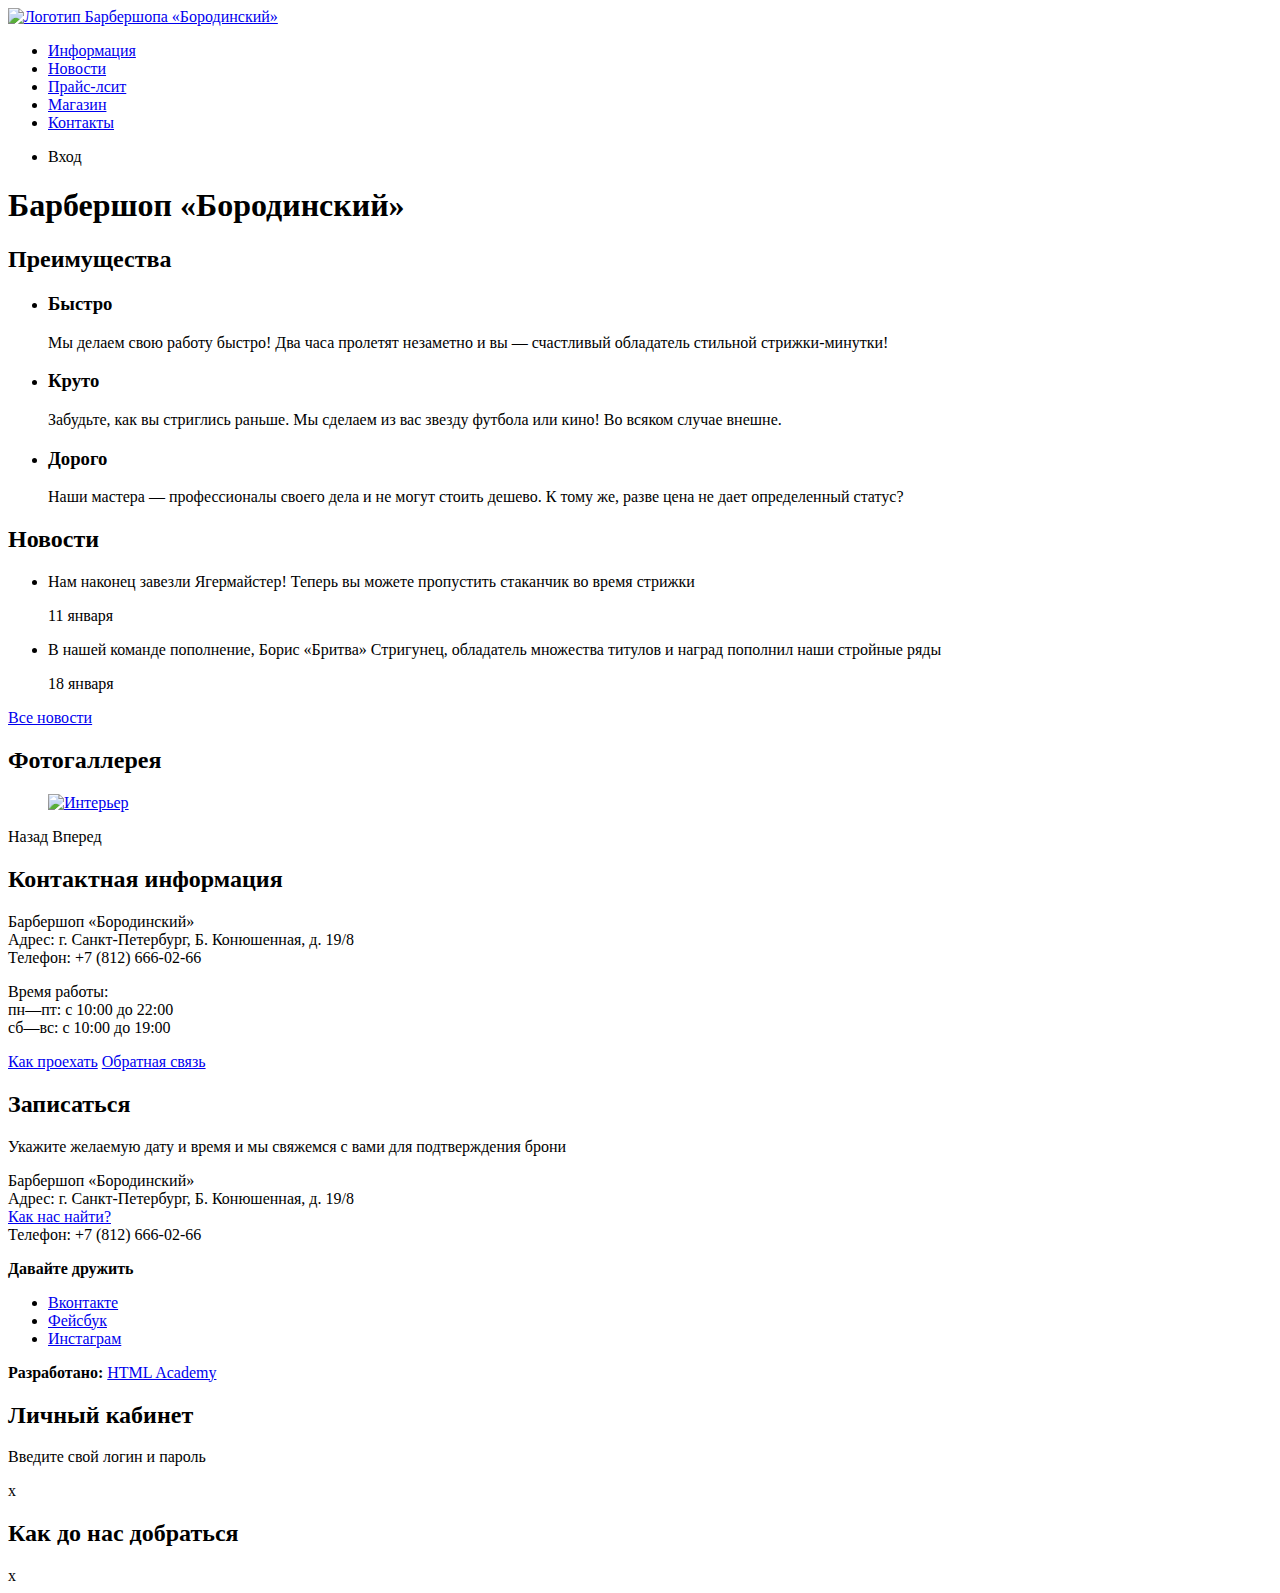
==== index.html @ e11ce2df "Первый пул" ====
<!DOCTYPE html>
<html lang="en">
<head>
	<meta charset="UTF-8">
	<title>Барбершоп «Бородинский»</title>
	<link rel="stylesheet" href="style.css"> 
</head>
<body>
	<header class="main-header">
		<nav class="main-navigation">
			<a href="#" class="main-heser-logo">
				<img src="img/index-logo.svg" width="368" height="153" alt="Логотип Барбершопа «Бородинский»">
			</a>
			<ul class="site-navigation">
				<li><a href="info.html">Информация</a></li>
				<li><a href="news.html">Новости</a></li>
				<li><a href="price.html">Прайс-лсит</a></li>
				<li><a href="catalog.html">Магазин</a></li>
				<li><a href="contacts.html">Контакты</a></li>
			</ul>
		</nav>
		<ul class="user-navigation">
			<li class="login-link">Вход</li>
		</ul>
	</header>
	<main class="container">
		<h1 class="visually-hidden">Барбершоп «Бородинский»</h1>

		<section class="features">
			<h2 class="visually-hidden">Преимущества</h2>
			<ul class="features-list">
				<li class="feature-item">
					<h3>Быстро</h3>
					<p>Мы делаем свою работу быстро! Два часа пролетят незаметно и вы — счастливый обладатель стильной стрижки-минутки!</p>
				</li>
				<li class="feature-item">
					<h3>Круто</h3>
					<p>Забудьте, как вы стриглись раньше. Мы сделаем из вас звезду футбола или кино! Во всяком случае внешне.</p>
				</li>
				<li class="feature-item">
					<h3>Дорого</h3>
					<p>Наши мастера — профессионалы своего дела и не могут стоить дешево. К тому же, разве цена не дает определенный статус?</p>
				</li>
			</ul>
		</section>

		<section class="news">
			<h2>Новости</h2>
			<ul class="news-list">
				<li class="news-item">
					<p>Нам наконец завезли Ягермайстер! Теперь вы можете пропустить стаканчик во время стрижки</p>
					<time datetime="2016-01-11">11 января</time>
				</li>
				<li class="news-item">
					<p>В нашей команде пополнение, Борис «Бритва» Стригунец, обладатель множества титулов и наград пополнил наши стройные ряды</p>
					<time datetime="2016-01-18">18 января</time>
				</li>
			</ul>
			<a href="news.html" class="button">Все новости</a>
		</section>

		<section class="gallery">
			<h2>Фотогаллерея</h2>
			<figure class="gallery-content">
				<a href="#"><img src="img/studio.jpg" width="286" height="164" alt="Интерьер"></a>
			</figure>
			<span class="button gallery-button gallery-button-back">Назад</span>
			<span class="button gallery-button gallery-button-back">Вперед</span>
		</section>

		<section class="contacts">
			<h2>Контактная информация</h2>
			<p>Барбершоп «Бородинский»<br>
				Адрес: г. Санкт-Петербург, Б. Конюшенная, д. 19/8<br>
				Телефон: +7 (812) 666-02-66
			</p>
			<p>
				Время работы:<br> 
				пн—пт: с 10:00 до 22:00<br>
				сб—вс: с 10:00 до 19:00
			</p>
			<a href="map.html" class="button">Как проехать</a>
			<a href="contacts.html" class="button">Обратная связь</a>
		</section>

		<section class="appointment">
			<h2>Записаться</h2>
			<p>Укажите желаемую дату и время и мы свяжемся с вами для подтверждения брони</p>
			<!-- Здесь будет форма -->
		</section>
	</main>
	<footer class="main-footer">
		<p class="footer-contacts">
			Барбершоп «Бородинский»<br>
			Адрес: г. Санкт-Петербург, Б. Конюшенная, д. 19/8<br>
			<a href="map.html">Как нас найти?</a><br>
			Телефон: +7 (812) 666-02-66
		</p>
		<div class="social">
			<b>Давайте дружить</b>
			<ul>
				<li><a class="social-button" href="#">Вконтакте</a></li>
				<li><a class="social-button" href="#">Фейсбук</a></li>
				<li><a class="social-button" href="#">Инстаграм</a></li>
			</ul>
		</div>
		<p class="footer-copyright">
			<b>Разработано:</b>
			<a href="#" class="button">HTML Academy</a>
		</p>
	</footer>
	
	<section class="modal modal-login">
		<h2>Личный кабинет</h2>
		<p>Введите свой логин и пароль</p>
		<!-- Здесь будет форма -->
		<span class="modal-close">x</span>
	</section>
	<section class="modal modal-map">
		<h2 class="visually-hidden">Как до нас добраться</h2>
		<span class="modal-close">x</span>
	</section>
</body>
</html>
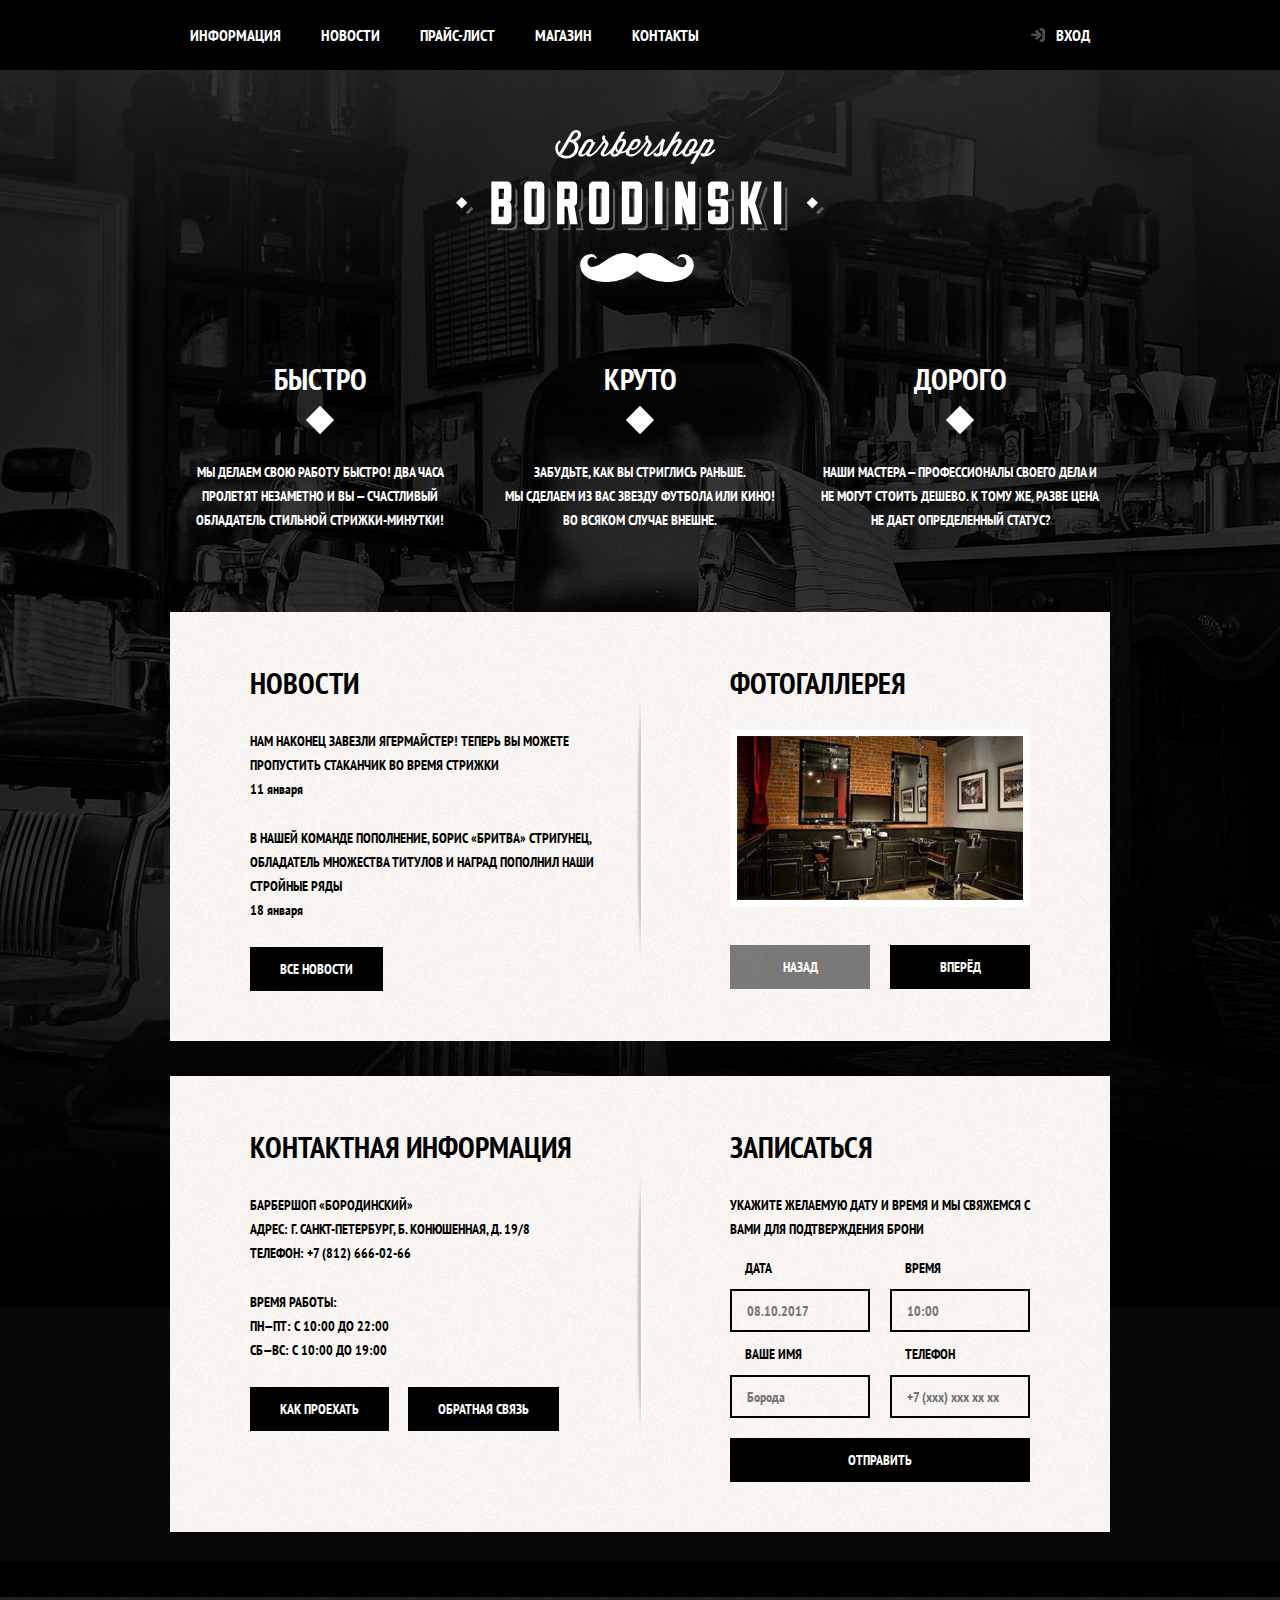
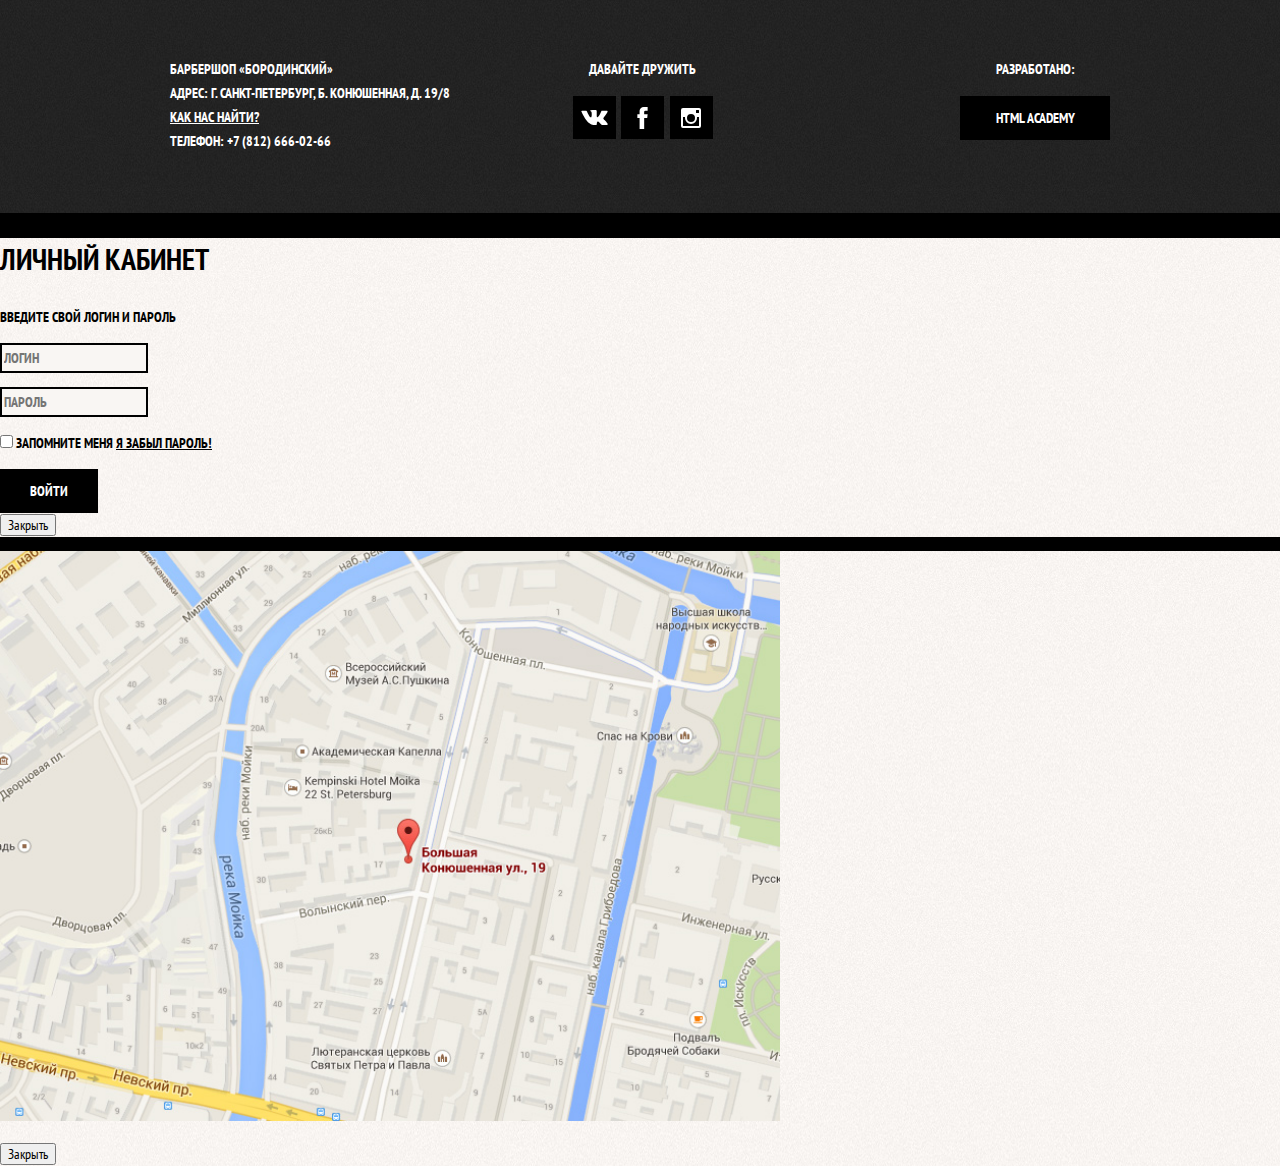
==== commit 497d5f28: "Второй пул 22" ====
--- a/index.html
+++ b/index.html
@@ -3,26 +3,36 @@
 <head>
 	<meta charset="UTF-8">
 	<title>Барбершоп «Бородинский»</title>
-	<link rel="stylesheet" href="style.css"> 
+	<link href="https://fonts.googleapis.com/css2?family=PT+Sans+Narrow:wght@400;700&display=swap" rel="stylesheet">
+	<link rel="stylesheet" href="css/normalize.css">
+	<link rel="stylesheet" href="css/style.css">
 </head>
+
 <body>
 	<header class="main-header">
 		<nav class="main-navigation">
-			<a href="#" class="main-heser-logo">
+			<a href="#" class="main-header-logo">
 				<img src="img/index-logo.svg" width="368" height="153" alt="Логотип Барбершопа «Бородинский»">
 			</a>
-			<ul class="site-navigation">
-				<li><a href="info.html">Информация</a></li>
-				<li><a href="news.html">Новости</a></li>
-				<li><a href="price.html">Прайс-лсит</a></li>
-				<li><a href="catalog.html">Магазин</a></li>
-				<li><a href="contacts.html">Контакты</a></li>
-			</ul>
+			<div class="main-navigation-wrapper">
+				<div class="container">
+					<ul class="site-navigation">
+						<li><a href="info.html">Информация</a></li>
+						<li><a href="news.html">Новости</a></li>
+						<li><a href="price.html">Прайс-лиcт</a></li>
+						<li><a href="catalog.html">Магазин</a></li>
+						<li><a href="contacts.html">Контакты</a></li>
+					</ul>
+					<ul class="user-navigation">
+						<li>
+							<a href="login.html" class="login-link">Вход</a>
+						</li>
+					</ul>
+				</div>
+			</div>
 		</nav>
-		<ul class="user-navigation">
-			<li class="login-link">Вход</li>
-		</ul>
 	</header>
+
 	<main class="container">
 		<h1 class="visually-hidden">Барбершоп «Бородинский»</h1>
 
@@ -35,7 +45,7 @@
 				</li>
 				<li class="feature-item">
 					<h3>Круто</h3>
-					<p>Забудьте, как вы стриглись раньше. Мы сделаем из вас звезду футбола или кино! Во всяком случае внешне.</p>
+					<p>Забудьте, как вы стриглись раньше.<br>Мы сделаем из вас звезду футбола или кино!<br>Во всяком случае внешне.</p>
 				</li>
 				<li class="feature-item">
 					<h3>Дорого</h3>
@@ -44,81 +54,144 @@
 			</ul>
 		</section>
 
-		<section class="news">
-			<h2>Новости</h2>
-			<ul class="news-list">
-				<li class="news-item">
-					<p>Нам наконец завезли Ягермайстер! Теперь вы можете пропустить стаканчик во время стрижки</p>
-					<time datetime="2016-01-11">11 января</time>
-				</li>
-				<li class="news-item">
-					<p>В нашей команде пополнение, Борис «Бритва» Стригунец, обладатель множества титулов и наград пополнил наши стройные ряды</p>
-					<time datetime="2016-01-18">18 января</time>
-				</li>
-			</ul>
-			<a href="news.html" class="button">Все новости</a>
-		</section>
+		<div class="index-columns">
+			<section class="news">
+				<h2>Новости</h2>
+				<ul class="news-list">
+					<li class="news-item">
+						<p>Нам наконец завезли Ягермайстер! Теперь вы можете пропустить стаканчик во время стрижки</p>
+						<time datetime="2016-01-11">11 января</time>
+					</li>
+					<li class="news-item">
+						<p>В нашей команде пополнение, Борис «Бритва» Стригунец, обладатель множества титулов и наград пополнил наши стройные ряды</p>
+						<time datetime="2016-01-18">18 января</time>
+					</li>
+				</ul>
+				<a href="news.html" class="button">Все новости</a>
+			</section>
 
-		<section class="gallery">
-			<h2>Фотогаллерея</h2>
-			<figure class="gallery-content">
-				<a href="#"><img src="img/studio.jpg" width="286" height="164" alt="Интерьер"></a>
-			</figure>
-			<span class="button gallery-button gallery-button-back">Назад</span>
-			<span class="button gallery-button gallery-button-back">Вперед</span>
-		</section>
+			<section class="gallery">				
+				<h2>Фотогаллерея</h2>
+				<div class="gallery-container">
+					<figure class="gallery-content">
+						<a href="#">
+							<img src="img/studio.jpg" width="286" height="164" alt="Интерьер">
+						</a>
+					</figure>
+					<button class="button gallery-button gallery-button-back" type="button" disabled>Назад</button>
+					<button class="button gallery-button gallery-button-next" type="button">Вперёд</button>
+				</div>
+			</section>
+		</div >
 
-		<section class="contacts">
-			<h2>Контактная информация</h2>
-			<p>Барбершоп «Бородинский»<br>
+		<div class="index-columns">
+			<section class="contacts">
+				<h2>Контактная информация</h2>
+				<p>Барбершоп «Бородинский»<br>
+					Адрес: г. Санкт-Петербург, Б. Конюшенная, д. 19/8<br>
+					Телефон: +7 (812) 666-02-66
+				</p>
+				<p>
+					Время работы:<br> 
+					пн—пт: с 10:00 до 22:00<br>
+					сб—вс: с 10:00 до 19:00
+				</p>
+				<a href="map.html" class="button">Как проехать</a>
+				<a href="contacts.html" class="button">Обратная связь</a>
+			</section>
+
+			<section class="appointment">
+				<h2>Записаться</h2>
+				<p class="appointment-info">Укажите желаемую дату и время и мы свяжемся с вами для подтверждения брони</p>
+				<form action="https://echo.htmlacademy.ru" class="appointment-form" method="post">
+					<p class="appointment-item">
+						<label for="appointment-date">Дата</label>
+						<input id="appointment-date" type="text" name="date" value="" placeholder="08.10.2017">
+					</p>
+					<p class="appointment-item">
+						<label for="appointment-time">Время</label>
+						<input id="appointment-time" type="text" name="time" value="" placeholder="10:00">
+					</p>
+					<p class="appointment-item">
+						<label for="appointment-name">Ваше имя</label>
+						<input id="appointment-name" type="text" name="name" value="" placeholder="Борода">
+					</p>
+					<p class="appointment-item">
+						<label for="appointment-phone">Телефон</label>
+						<input id="appointment-phone" type="tel" name="phone" value="" placeholder="+7 (xxx) xxx xx xx">
+					</p>
+					<button class="button" type="submit">Отправить</button>
+				</form>
+			</section>
+		</div>
+	</main>
+
+	<footer class="main-footer">
+		<div class="container">
+			<p class="footer-contacts">
+				Барбершоп «Бородинский»<br>
 				Адрес: г. Санкт-Петербург, Б. Конюшенная, д. 19/8<br>
+				<a href="map.html">Как нас найти?</a><br>
 				Телефон: +7 (812) 666-02-66
 			</p>
-			<p>
-				Время работы:<br> 
-				пн—пт: с 10:00 до 22:00<br>
-				сб—вс: с 10:00 до 19:00
+			<div class="footer-social">
+				<b>Давайте дружить</b>
+				<ul>
+					<li><a class="social-button" href="#"><span class="visually-hidden">Вконтакте</span>
+						<svg xmlns="http://www.w3.org/2000/svg" width="27" height="15" viewBox="0 0 26.14 14.91"><path d="M26 13.47l-.09-.17a13.55 13.55 0 0 0-2.6-3q-.87-.83-1.1-1.12A1 1 0 0 1 22 8a10.27 10.27 0 0 1 1.22-1.78l.88-1.16q2.35-3.13 2-4L26 .94a.8.8 0 0 0-.4-.22 2.14 2.14 0 0 0-.87 0h-3.92a.51.51 0 0 0-.27 0h-.3a.6.6 0 0 0-.15.14.93.93 0 0 0-.14.24 22.22 22.22 0 0 1-1.46 3.06q-.5.84-.93 1.46a7 7 0 0 1-.71.91 4.94 4.94 0 0 1-.52.47q-.23.18-.35.15l-.23-.05a.9.9 0 0 1-.31-.33 1.49 1.49 0 0 1-.16-.53V1.6a3.14 3.14 0 0 0 0-.62 2.12 2.12 0 0 0-.14-.44.73.73 0 0 0-.28-.33 1.57 1.57 0 0 0-.46-.18A9 9 0 0 0 12.57 0a8.93 8.93 0 0 0-3.25.33 1.83 1.83 0 0 0-.52.41q-.25.3-.07.33a1.67 1.67 0 0 1 1.16.59l.08.16a2.6 2.6 0 0 1 .19.63 6.32 6.32 0 0 1 .12 1 10.59 10.59 0 0 1 0 1.7q-.07.71-.13 1.1a2.21 2.21 0 0 1-.18.64 2.69 2.69 0 0 1-.16.3l-.07.07a1 1 0 0 1-.37.07.86.86 0 0 1-.46-.19 3.27 3.27 0 0 1-.56-.52 7 7 0 0 1-.66-.93q-.37-.6-.76-1.42l-.22-.39q-.2-.38-.56-1.11t-.62-1.43A.9.9 0 0 0 5.2.9h-.07a.93.93 0 0 0-.22-.16A1.44 1.44 0 0 0 4.6.65L.87.68A1 1 0 0 0 .1.94L0 1a.44.44 0 0 0 0 .22 1.08 1.08 0 0 0 .08.37Q.9 3.53 1.86 5.31t1.66 2.87Q4.23 9.27 5 10.24t1 1.24l.37.41.34.33a8.06 8.06 0 0 0 1 .78 16.34 16.34 0 0 0 1.4.9 7.6 7.6 0 0 0 1.79.72 6.19 6.19 0 0 0 2 .22h1.57a1.08 1.08 0 0 0 .72-.3l.05-.07a.9.9 0 0 0 .1-.25 1.38 1.38 0 0 0 0-.37 4.48 4.48 0 0 1 .09-1.05 2.77 2.77 0 0 1 .23-.71 1.74 1.74 0 0 1 .29-.4 1.19 1.19 0 0 1 .23-.2h.11a.86.86 0 0 1 .77.21 4.52 4.52 0 0 1 .83.79q.39.47.93 1.05a6.41 6.41 0 0 0 1 .87l.27.16a3.31 3.31 0 0 0 .71.3 1.53 1.53 0 0 0 .76.07l3.48-.05a1.58 1.58 0 0 0 .8-.17.68.68 0 0 0 .34-.37 1.06 1.06 0 0 0 0-.46 1.71 1.71 0 0 0-.1-.36z" fill="#fff"/>
+						</svg>
+					</a></li>
+					<li><a class="social-button" href="#"><span class="visually-hidden">Фейсбук</span>
+						<svg xmlns="http://www.w3.org/2000/svg" width="19" height="22" viewBox="0 0 10.15 21.74"><path d="M3.34 1.12A4.77 4.77 0 0 1 6.53 0h3.61v3.81H7.81a1.07 1.07 0 0 0-1.09.83v2.55h3.42c-.08 1.23-.24 2.45-.41 3.67h-3v10.87H2.21V10.86H0V7.21h2.19V3.66a3.83 3.83 0 0 1 1.15-2.54z" fill="#fff"/>
+						</svg>
+					</a></li>
+					<li><a class="social-button" href="#"><span class="visually-hidden">Инстаграм</span>
+						<svg xmlns="http://www.w3.org/2000/svg" width="20" height="20" viewBox="0 0 20 20"><path d="M18 0H2a2 2 0 0 0-2 2v16a2 2 0 0 0 2 2h16a2 2 0 0 0 2-2V2a2 2 0 0 0-2-2zm-8 6a4 4 0 1 1-4 4 4 4 0 0 1 4-4zM2.5 18a.47.47 0 0 1-.5-.5V9h2.1a3.4 3.4 0 0 0-.1 1 6 6 0 1 0 12 0 3.4 3.4 0 0 0-.1-1H18v8.5a.47.47 0 0 1-.5.5zM18 4.5a.47.47 0 0 1-.5.5h-2a.47.47 0 0 1-.5-.5v-2a.47.47 0 0 1 .5-.5h2a.47.47 0 0 1 .5.5z" fill="#fff"/>
+						</svg>
+					</a></li>
+				</ul>
+			</div>
+			<p class="footer-copyright">
+				<b>Разработано:</b>
+				<a href="#" class="button">HTML Academy</a>
 			</p>
-			<a href="map.html" class="button">Как проехать</a>
-			<a href="contacts.html" class="button">Обратная связь</a>
-		</section>
+		</div>
+	</footer>
 
-		<section class="appointment">
-			<h2>Записаться</h2>
-			<p>Укажите желаемую дату и время и мы свяжемся с вами для подтверждения брони</p>
-			<!-- Здесь будет форма -->
-		</section>
-	</main>
-	<footer class="main-footer">
-		<p class="footer-contacts">
-			Барбершоп «Бородинский»<br>
-			Адрес: г. Санкт-Петербург, Б. Конюшенная, д. 19/8<br>
-			<a href="map.html">Как нас найти?</a><br>
-			Телефон: +7 (812) 666-02-66
-		</p>
-		<div class="social">
-			<b>Давайте дружить</b>
-			<ul>
-				<li><a class="social-button" href="#">Вконтакте</a></li>
-				<li><a class="social-button" href="#">Фейсбук</a></li>
-				<li><a class="social-button" href="#">Инстаграм</a></li>
-			</ul>
-		</div>
-		<p class="footer-copyright">
-			<b>Разработано:</b>
-			<a href="#" class="button">HTML Academy</a>
-		</p>
-	</footer>
-	
+	<!-- Всплывающие окна  Всплывающие окна  Всплывающие окна  Всплывающие окна  Всплывающие окна  -->
+
 	<section class="modal modal-login">
 		<h2>Личный кабинет</h2>
 		<p>Введите свой логин и пароль</p>
-		<!-- Здесь будет форма -->
-		<span class="modal-close">x</span>
+		<form class="login-form" action="https://echo.htmlacademy.ru" method="post">
+			<p>
+				<label class="visually-hidden" for="user-login">Логин</label>
+				<input class="login-icon-user" type="text" id="user-login" name="login" placeholder="Логин">
+			</p>
+			<p>
+				<label class="visually-hidden" for="user-password">Пароль</label>
+				<input class="login-icon-password" type="password" id="user-password" name="password" placeholder="Пароль">
+			</p>
+			<p class="login-password-info">
+				<label class="login-checkbox">
+					<input type="checkbox" name="remember" class="vissualy-hidden">
+					<span class="checkbox-indicator"></span>
+					Запомните меня
+				</label>
+				<a href="#" class="restore">Я забыл пароль!</a>
+			</p>
+			<button class="button" type="submit">Войти</button>
+		</form>
+		<button class="modal-close" type="button">Закрыть</button>
 	</section>
+
 	<section class="modal modal-map">
 		<h2 class="visually-hidden">Как до нас добраться</h2>
-		<span class="modal-close">x</span>
+		<p>
+			<img src="img/map.jpg" width="780" height="560" alt="Офис компании по адресу ул. Большая Конюшенная 19/8, Санкт-Петербург">
+		</p>
+		<button class="modal-close" type="button">Закрыть</button>
 	</section>
+
 </body>
 </html>--- a/css/style.css
+++ b/css/style.css
@@ -0,0 +1,976 @@
+body {
+	margin: 0;
+	padding: 0;
+
+	font-family: "PT Sans Narrow", Arial, sans-serif;
+	font-size: 14px;
+	line-height: 24px;
+	font-weight: 700;
+	color: #fff;
+	text-transform: uppercase;
+
+	background-color: #000;
+	background-image: url("../img/bg.jpg");
+	background-position: top 70px center;
+	background-repeat: no-repeat;
+}
+
+.container {
+	width: 940px;
+	margin: 0 auto;
+	padding: 0 10px;
+}
+
+.main-header {
+	margin-bottom: 75px;
+}
+
+a {
+	text-decoration: none;
+}
+
+img {
+	max-width: 100%;
+	height: auto;
+}
+
+.visually-hidden:not(:focus):not(:active),
+input[type="checkbox"].visually-hidden,
+input[type="radio"].visually-hidden {
+	position: absolute;
+	width: 1px;
+	height: 1px;
+	border: 0;
+	padding: 0;
+
+	white-space: nowrap;
+
+	clip-path: inset(100%);
+	clip: rect(0 0 0 0);
+	overflow: hidden;
+}
+
+
+.inner-page {
+	color: #000;
+
+	background-color: #f9f6f3;
+	background-image: url(../img/pattern-light.jpg);
+	background-position: 0 0;
+	background-repeat: repeat;
+}
+
+.inner-page .main-header {
+	margin-bottom: 50px;
+
+	background-color: #000;
+}
+
+.button{
+	display: inline-block;
+	margin-right: 16px;
+	padding: 10px 30px;
+
+	font: inherit;
+	text-align: center;
+	color: #fff;
+	vertical-align: middle;
+	text-transform: uppercase;
+
+	background-color: #000;
+	border: none;
+}
+
+.button:hover,
+.button:focus,
+.button:active {
+	background-color: #663d15;
+	outline: none;
+}
+
+.button.disabled,
+.button:disabled {
+	cursor: default;
+	opacity: 0.5;
+	background-color: #000;
+}
+
+.main-navigation{
+	display: flex;
+	flex-direction: column;
+	align-items: center;
+
+	font-size: 16px;
+	line-height: 20px;
+	color: #fff;
+
+	background-color: transparent;
+}
+
+.inner-page .main-navigation {
+	align-items: flex-start;
+	flex-direction: row;
+}
+
+.main-header-logo {
+	order: 2;
+	width: 368px;
+	height: 153px;
+}
+
+.inner-page .main-header-logo {
+	order: 0;
+	
+	width: 111px;
+	height: 24px;
+	padding: 23px 20px;
+}
+
+.main-navigation-wrapper {
+	width: 100%;
+	margin-bottom: 60px;
+	background-color: #000;
+}
+
+.main-navigation-wrapper .container {
+	display: flex;
+	justify-content: space-between;
+}
+
+.site-navigation {
+	display: flex;
+	flex-wrap: wrap;
+
+	width: 620px;
+	list-style: none;
+	margin: 0;
+	padding: 0;
+}
+
+.user-navigation {
+	display: flex;
+	max-width: 140px;
+	list-style: none;
+	margin: 0;
+	padding: 0;
+
+}
+
+.site-navigation a,
+.user-navigation a {
+	display: block;
+	padding: 25px 20px;
+
+	vertical-align: middle;
+	color: #fff;
+}
+
+.site-navigation a:hover, 
+.site-navigation a:focus,
+.user-navigation a:hover,
+.user-navigation a:focus {
+	background-color: #242424;
+}
+
+.user-navigation .login-link {
+	position: relative;
+	padding-left: 50px;
+
+}
+
+.login-link::before {
+	content: "";
+
+	position: absolute;
+	top: 27px;
+	left: 24px;
+
+	width: 16px;
+	height: 18px;
+
+	background-image: url(../img/login.svg);
+	background-repeat: no-repeat;
+	background-position: 0 0;
+
+	opacity: 0.3;
+}
+
+.login-link:hover::before,
+.login-link:focus::before,
+.login-link:active::before {
+	opacity: 1;
+}
+
+.inner-page .user-navigation {
+	margin-left: auto;
+}
+
+.features {
+	margin-bottom: 80px;
+}
+
+.features-list {
+	display: flex;
+	justify-content: space-between;
+	margin: 0;
+	padding: 0;
+
+	list-style: none;
+}
+
+.feature-item {
+	width: 300px;
+	text-align: center;
+}
+
+.feature-item h3 {
+	position: relative;
+
+	margin: 0;
+	margin-bottom: 60px;
+
+	font-size: 30px;
+	line-height: 42px;
+}
+
+.feature-item h3::after {
+	content: "";
+	position: absolute;
+	bottom: -30px;
+	left: 50%;
+
+	width: 20px;
+	height: 20px;
+	margin-left: -10px;
+
+	background-color: #fff;
+	transform: rotate(45deg);
+}
+
+.feature-item p {
+	margin: 0 10px;
+}
+
+.index-columns{
+	display: flex;
+	justify-content: space-between;
+	padding: 50px 80px;
+	margin-bottom: 35px;
+	color: #000;
+
+	background-color: #f8f5f2;
+	background-image:
+	url(../img/line.png),
+	url(../img/pattern-light.jpg);
+	background-position: center, 0 0;
+	background-repeat: no-repeat, repeat;
+}
+
+.index-columns h2 {
+	margin: 0;
+	margin-bottom: 25px;
+	font-size: 30px;
+	line-height: 42px;
+}
+
+.news {
+	width: 380px;
+}
+
+.news-list {
+	margin: 0;
+	margin-bottom: 25px;
+	padding: 0;
+	list-style: none;
+}
+
+.news-item {
+	margin-bottom: 25px;
+}
+
+.news-item p {
+	margin: 0;
+}
+
+.news-item time{
+	text-transform: none;
+}
+
+.gallery {
+	width: 300px;
+}
+
+.gallery-container {
+	position: relative;
+	height: 260px;
+}
+
+.gallery-content {
+	height: 164px;
+	margin: 0;
+
+	background-color: #ccc;
+	border: 7px solid #fff;
+}
+
+.gallery-content img {
+	width: 286px;
+	height: 164px;
+}
+
+.gallery-button {
+	box-sizing: border-box;
+	position: absolute;
+	bottom: 0;
+
+	width: 140px;
+	margin: 0;
+}
+
+.gallery-button-back {
+	left: 0;
+}
+
+.gallery-button-next {
+	right: 0;
+}
+
+.contacts {
+	width: 380px;
+}
+
+.contacts p {
+	margin: 0;
+	margin-bottom: 25px;
+}
+
+.appointment {
+	width: 300px;
+}
+
+.appointment-info {
+	margin: 0;
+	margin-bottom: 15px;
+}
+
+.appointment-form {
+	display: flex;
+	flex-wrap: wrap;
+	justify-content: space-between;
+}
+
+.appointment-item {
+	width: 140px;
+	margin: 0;
+	margin-bottom: 10px;
+}
+
+.appointment-item label {
+	display: block;
+	margin-bottom: 9px;
+	margin-left: 15px;
+}
+
+.appointment-item input {
+	box-sizing: border-box;
+	width: 140px;
+	padding: 8px 15px 7px 15px;
+
+	font: inherit;
+	background-color: transparent;
+	border: 2px solid #000;
+	outline: none;
+}
+
+.appointment-item input:focus {
+	border-color: #663d15;
+	outline: none;
+	box-shadow: 0 0 3px rgba(102, 61, 21, 0.7);
+}
+
+.appointment .button {
+	width: 100%;
+	margin-top: 10px;
+	margin-right: 0;
+}
+
+.page-title {
+	margin: 0;
+	margin-bottom: 15px;
+	padding: 0;
+
+	font-size: 30px;
+	line-height: 42px;
+}
+
+.breadcrumbs {
+	display: flex;
+	justify-content: flex-start;
+	flex-wrap: wrap;
+
+	padding: 0;
+	margin: 0;
+	margin-bottom: 50px;
+	list-style: none;
+}
+
+.breadcrumbs li {
+	position: relative;
+	margin-right: 42px;
+}
+
+.breadcrumbs li::after {
+	content: "";
+	position: absolute;
+	top: 7px;
+	right: -25px;
+
+	width: 8px;
+	height: 8px;
+	background-color: #000;
+
+	transform: rotate(45deg);
+}
+
+.breadcrumbs li:last-child {
+	margin-right: 0;
+}
+
+.breadcrumbs a{
+	color: #000;
+}
+
+.breadcrumbs a:hover,
+.breadcrumbs a:focus{
+	text-decoration: underline;
+}
+
+.breadcrumbs-current {
+	color: #aba9a7;
+}
+
+.breadcrumbs-current::after {
+	display: none;
+}
+
+.filter {
+	width: 180px;
+}
+
+.filter fieldset {
+	padding: 0;
+	margin: 0;
+	margin-bottom: 30px;
+
+	border: none;
+}
+
+.filter fieldset:first-child {
+	margin-bottom: 35px;
+}
+
+.filter legend {
+	margin-bottom: 26px;
+
+	font-size: 24px;
+	line-height: 30px;
+}
+
+.filter ul {
+	padding: 0;
+	margin: 0;
+
+	list-style: none;
+	line-height: 18px;
+}
+
+.filter-option {
+	margin-bottom: 19px;
+	padding-left: 45px;
+}
+
+.filter-option label {
+	position: relative;
+	display: block;
+	cursor: pointer;
+	user-select: none;
+}
+
+.filter-input:hover + label,
+.filter-input:focus + label {
+	color: #663d15;
+}
+
+.filter-input-checkbox + label::before {
+	content: "";
+	position: absolute;
+	left: -42px;
+	top: 0;
+
+	width: 16px;
+	height: 16px;
+
+	border: 2px solid #000;
+
+}
+
+.filter-input-checkbox:checked + label::after {
+	content: "";
+
+	position: absolute;
+	top: 4px;
+	left: -38px;
+
+	width: 12px;
+	height: 12px;
+
+	background-image: url("../img/cross.svg");
+	background-repeat: no-repeat;
+	background-position: 0 0;
+}
+
+
+.filter-input-radio + label::before {
+	content: "";
+
+	position: absolute;
+	top: -1px;
+	left: -42px;
+
+	width: 16px;
+	height: 16px;
+
+	border: 2px solid #000;
+	border-radius: 50%;
+}
+
+.filter-input-radio:checked + label::after {
+	content: "";
+	position: absolute;
+	top: 5px;
+	left: -36px;
+
+	width: 8px;
+	height: 8px;
+
+	background-color: #000;
+	border-radius: 50%;
+}
+
+.filter-input:disabled + label {
+	color: #000;
+	opacity: 0.5;
+}
+
+.catalog {
+	width: 700px;
+}
+
+.catalog-columns {
+	display: flex;
+	justify-content: space-between;
+}
+
+.catalog-list {
+	display: flex;
+	flex-wrap: wrap;
+	margin: 0;
+	padding: 0;
+	margin-bottom: 25px;
+
+	list-style: none;
+}
+
+.catalog-item {
+	width: 220px;
+	margin-bottom: 20px;
+	margin-right: 20px;
+
+	background-color: #f8f8f8;
+	box-shadow: 0 0 10px rgba(0, 0, 0, 0.1);
+}
+
+.catalog-item:nth-child(3n){
+	margin-right: 0px;
+}
+
+.catalog-item:hover {
+	box-shadow: 0 0 10px rgba(0, 0, 0, 0.25);
+}
+
+.catalog-item a {
+	display: flex;
+	flex-direction: column;
+
+	color: #000;
+}
+
+.catalog-item h3 {
+	order: 1;
+	margin: 17px 15px 12px 16px;
+
+	font-size: 14px;
+	line-height: 18px;
+}
+
+.catalog-category {
+	display: block;
+
+	text-transform: none;
+}
+
+.catalog-item-image {
+	width: 200px;
+	height: 165px;
+	margin: 0;
+}
+
+.catalog-item-price {
+	display: flex;
+	margin: 15px;
+	margin-top: 0;
+
+}
+
+.catalog-item-price b {
+	width: 112px;
+	padding: 13px 25px 11px;
+
+	font-size: 14px;
+	line-height: 20px;
+	text-align: center;
+
+	background-color: #e5e5e5;
+}
+
+.catalog-item-price .button {
+	width: 50px;
+	padding: 13px 18px 11px;
+	margin-right: 0;
+
+	line-height: 20px;
+	color: #fff;
+}
+
+.pagination-list {
+	display: flex;
+	flex-wrap: wrap;
+
+	padding: 0;
+	margin: 0;
+
+	list-style: none;
+}
+
+.pagination-item {
+	margin-right: 5px;
+}
+
+.pagination-item:last-child {
+	margin-right: 0;
+}
+
+.pagination-item a {
+	display: block;
+	padding: 10px 19px;
+
+	color: #fff;
+
+	background-color: #000;
+}
+
+.pagination-item a:hover,
+.pagination-item a:focus,
+.pagination-item a:active {
+	background-color: #663d15;
+}
+
+.pagination-item-current a {
+	color: #000;
+
+	background-color: #fff;
+}
+
+.pagination-item-current a:hover,
+.pagination-item-current a:focus,
+.pagination-item-current a:active {
+	color: #000;
+
+	background-color: #fff;
+}
+
+.product-photos {
+	width: 460px;
+}
+
+
+.product-photo-preview {
+	display: flex;
+	padding: 0;
+	margin: 0;
+
+	list-style: none;
+}
+
+.product-photo-preview li {
+	width: 140px;
+	height: 149px;
+	margin-right: 20px;
+
+	box-shadow: 0 0 10px 2px rgba(0, 0, 0, 0.1);
+}
+
+.product-photo-preview li:nth-child(3n) {
+	margin-right: 0;
+}
+
+.product-photo-full {
+	width: 460px;
+	height: 498px;
+	margin: 0;
+	margin-bottom: 20px;
+	box-shadow: 0 0 10px 2px rgba(0, 0, 0, 0.1);
+}
+
+.product-description {
+	display: flex;
+	justify-content: space-between;
+	padding-right: 10px;
+	margin-bottom: 29px;
+}
+
+.product-description p {
+	width: 200px;
+}
+
+.product-article {
+	text-align: right;
+	color: #aeaeae;
+}
+
+.product-price b {
+	width: 112px;
+	padding-top: 13px;
+	padding-left: 30px;
+	padding-right: 30px;
+	padding-bottom: 11px;
+
+	line-height: 20px;
+	text-align: center;
+
+	background-color: #e5e5e5;
+	box-sizing: border-box;
+}
+
+.product-price .button {
+	padding-left: 17px;
+	padding-right: 17px;
+}
+
+.product-info {
+	width: 390px;
+	padding-top: 23px;
+}
+
+.product-info p {
+	margin: 0;
+}
+
+.product-info h3 {
+	margin: 0;
+	margin-bottom: 27px;
+
+	font-size: 24px;
+	line-height: 30px;
+}
+
+.product-info .product-text {
+	margin-bottom: 35px;
+}
+
+
+.product-info .product-price {
+	display: flex;
+	margin-bottom: 63px;
+}
+
+.product-info ul {
+	margin: 0;
+	padding: 0;
+
+	list-style: none;
+}
+
+.product-info li {
+	position: relative;
+	padding-left: 23px;
+}
+
+.product-info li::before {
+	content: "";
+	position: absolute;
+	top: 7px;
+	left: 8px;
+
+	width: 8px;
+	height: 8px;
+
+	background-color: #000;
+
+	transform: rotate(45deg);
+}
+
+.main-footer{
+	padding: 60px 0;
+	margin-top: 65px;
+	color: #fff;
+	background-color: #212121;
+	background-image: url(../img/pattern-dark.jpg);
+	background-position: 0 0;
+	background-repeat: repeat;
+}
+
+.inner-page .main-footer {
+	margin-top: 45px;
+}
+
+.main-footer .container {
+	display: flex;
+}
+
+.footer-contacts {
+	width: 320px;
+	margin: 0;
+	margin-right: 80px;
+}
+
+.footer-contacts a {
+	color: #fff;
+	text-decoration: underline;
+}
+
+.footer-contacts a:hover,
+.footer-contacts a:focus {
+	text-decoration: none;
+}
+
+.footer-social {
+	width: 145px;
+	text-align: center;
+}
+
+.footer-social ul {
+	display: flex;
+	flex-wrap: wrap;
+	justify-content: space-between;
+	width: 140px;
+	margin: 0 auto;
+	padding: 0;
+	list-style: none;
+}
+
+.footer-social b, .footer-copyright b {
+	display: block;
+	margin-bottom: 15px;
+}
+
+.social-button {
+	display: flex;
+	align-items: center;
+	justify-content: center;
+	width: 43px;
+	height: 43px;
+	background-color: #000;
+
+	color: #fff;
+}
+
+.social-button:hover,
+.social-button:focus {
+	background-color: #fff;
+}
+
+.social-button:hover path,
+.social-button:focus path {
+	fill: #000;
+}
+
+.footer-copyright {
+	width: 150px;
+	margin: 0;
+	margin-left: auto;
+	text-align: center;
+}
+
+.footer-copyright .button:hover,
+.footer-copyright .button:focus {
+	color: #000;
+
+	background-color: #fff;
+}
+
+.footer-copyright .button {
+	display: block;
+	margin-right: 0;
+}
+
+.modal {
+	color: #000;
+
+	background-color: #f8f3f0;
+	background-image: url(../img/pattern-light.jpg);
+	background-position: 0 0;
+	background-repeat: repeat;
+}
+
+.modal h2 {
+	font-size: 30px;
+	line-height: 42px;
+}
+
+.login-form input[type="text"],
+.login-form input[type="password"] {
+	font: inherit;
+	color: #000;
+	text-transform: uppercase;
+
+	background-color: #f9f6f3;
+	border: 2px solid #000;
+}
+
+.login-form input:focus {
+	border-color: #663d15;
+	outline: none;
+	box-shadow: 0 0 3px rgba(102, 61, 21, 0.7);
+}
+
+.login-checkbox:hover,
+.login-checkbox:focus {
+	color: #663d15;
+}
+
+.restore {
+	color: #000;
+	text-decoration: underline;
+}
+.restore:hover,
+.restore:focus {
+	text-decoration: none;
+}
+
+
+
+
+
+
+
+
+
+
+
+
+
+
+
+
+
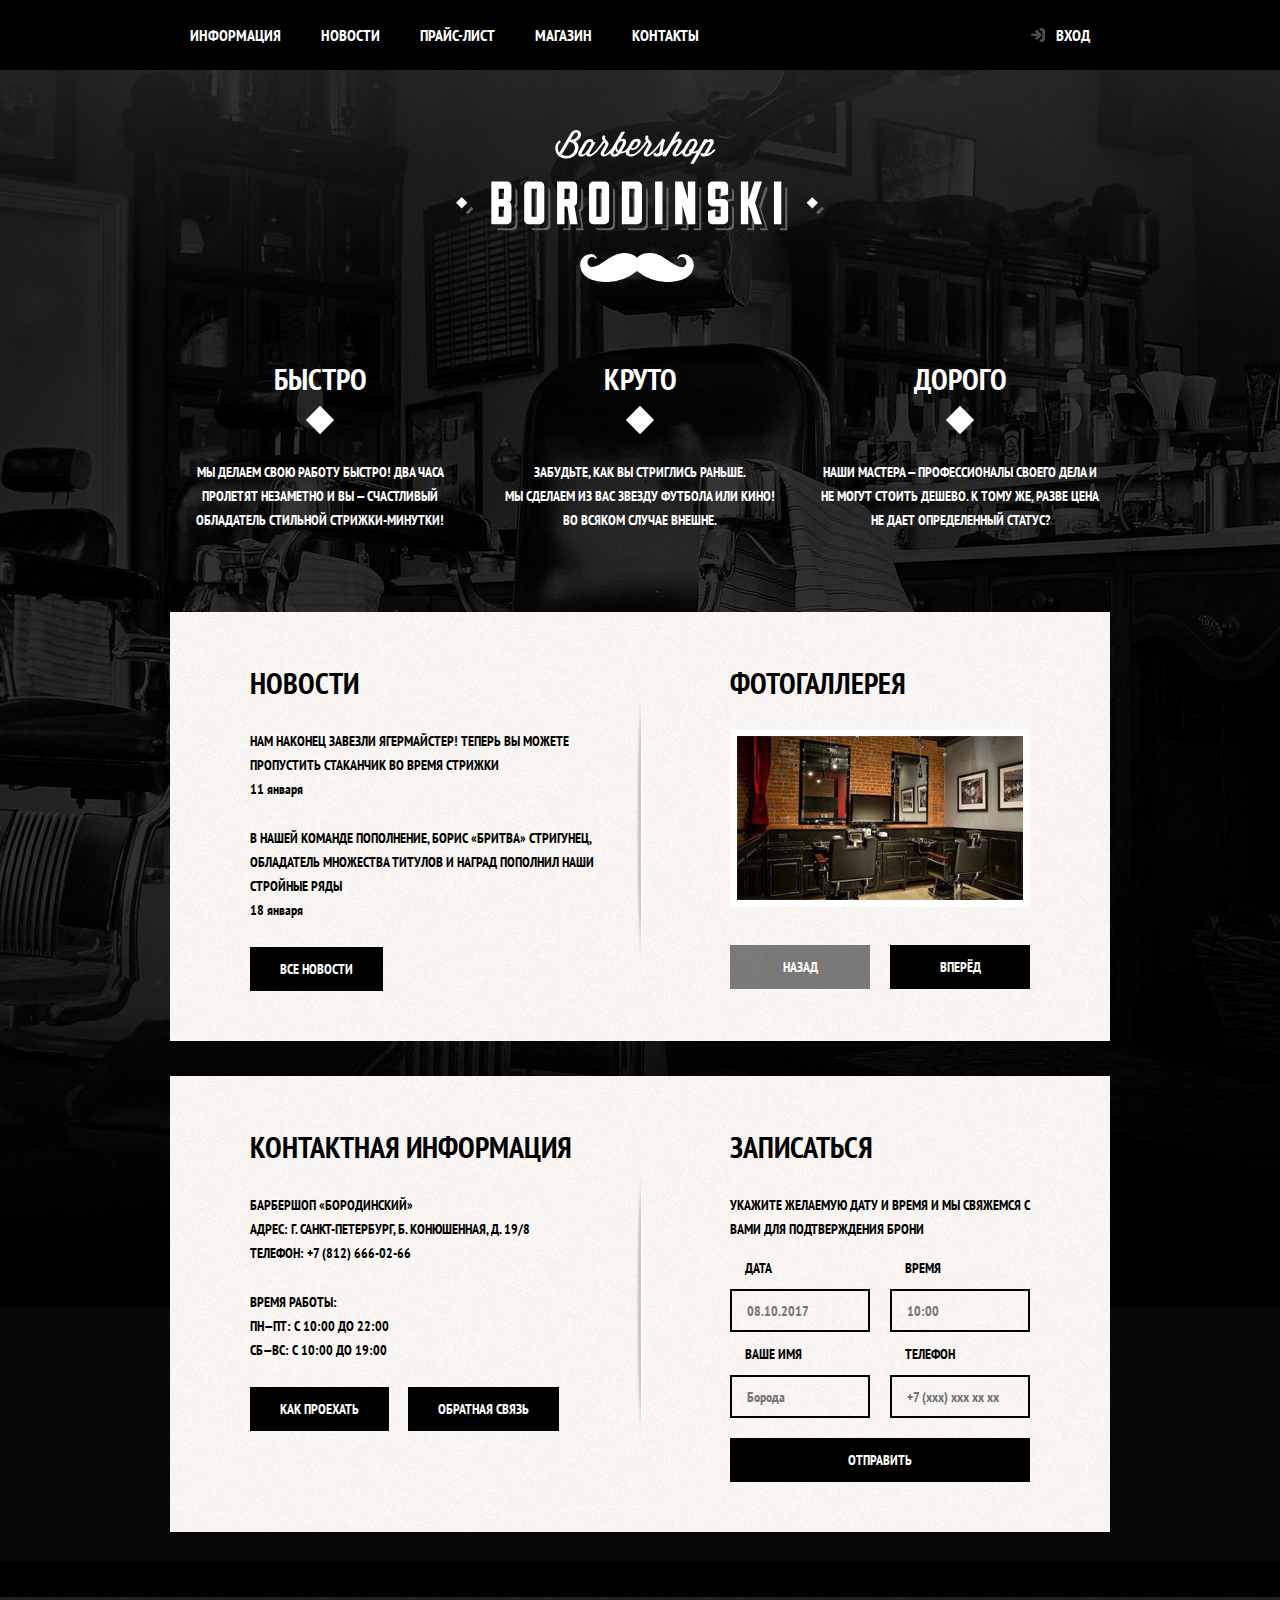
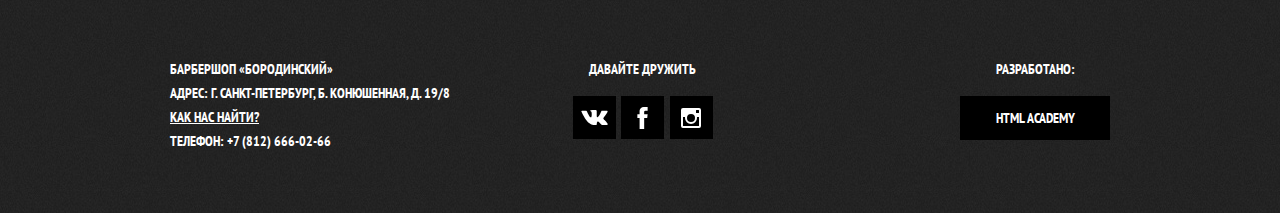
==== commit 80f166a7: "9 july comments" ====
--- a/index.html
+++ b/index.html
@@ -96,7 +96,7 @@
 					пн—пт: с 10:00 до 22:00<br>
 					сб—вс: с 10:00 до 19:00
 				</p>
-				<a href="map.html" class="button">Как проехать</a>
+				<a href="map.html" class="button contacts-button-map">Как проехать</a>
 				<a href="contacts.html" class="button">Обратная связь</a>
 			</section>
 
@@ -131,7 +131,7 @@
 			<p class="footer-contacts">
 				Барбершоп «Бородинский»<br>
 				Адрес: г. Санкт-Петербург, Б. Конюшенная, д. 19/8<br>
-				<a href="map.html">Как нас найти?</a><br>
+				<a href="map.html" class="contacts-button-map1">Как нас найти?</a><br>
 				Телефон: +7 (812) 666-02-66
 			</p>
 			<div class="footer-social">
@@ -162,7 +162,7 @@
 
 	<section class="modal modal-login">
 		<h2>Личный кабинет</h2>
-		<p>Введите свой логин и пароль</p>
+		<p class="modal-description">Введите пожалуйста свой логин и пароль</p>
 		<form class="login-form" action="https://echo.htmlacademy.ru" method="post">
 			<p>
 				<label class="visually-hidden" for="user-login">Логин</label>
@@ -172,9 +172,9 @@
 				<label class="visually-hidden" for="user-password">Пароль</label>
 				<input class="login-icon-password" type="password" id="user-password" name="password" placeholder="Пароль">
 			</p>
-			<p class="login-password-info">
+			<p class="login-help">
 				<label class="login-checkbox">
-					<input type="checkbox" name="remember" class="vissualy-hidden">
+					<input type="checkbox" name="remember" class="visually-hidden">
 					<span class="checkbox-indicator"></span>
 					Запомните меня
 				</label>
@@ -187,11 +187,12 @@
 
 	<section class="modal modal-map">
 		<h2 class="visually-hidden">Как до нас добраться</h2>
+			<iframe src="https://yandex.kz/map-widget/v1/-/CCQlEXvhCA" width="766" height="560" frameborder="1" allowfullscreen="true" style="position:relative;"></iframe>
 		<p>
 			<img src="img/map.jpg" width="780" height="560" alt="Офис компании по адресу ул. Большая Конюшенная 19/8, Санкт-Петербург">
 		</p>
 		<button class="modal-close" type="button">Закрыть</button>
 	</section>
-
+	<script src="script.js"></script>
 </body>
 </html>--- a/css/style.css
+++ b/css/style.css
@@ -1,3 +1,18 @@
+/* .visually-hidden {
+  position: absolute;
+
+  width: 1px;
+  height: 1px;
+  margin: -1px;
+  border: 0;
+  padding: 0;
+
+  clip: rect(0 0 0 0);
+  overflow: hidden;
+}
+ */
+
+
 body {
 	margin: 0;
 	padding: 0;
@@ -147,6 +162,8 @@
 	padding: 0;
 }
 
+
+
 .user-navigation {
 	display: flex;
 	max-width: 140px;
@@ -170,6 +187,37 @@
 .user-navigation a:hover,
 .user-navigation a:focus {
 	background-color: #242424;
+}
+
+.site-navigation-current {
+  position: relative;
+}
+
+.site-navigation-current a[href] {
+  pointer-events: none;
+}
+
+.site-navigation-current a:not([href]) {
+  background-color: #000000;
+}
+
+.site-navigation-current::after {
+  content: "";
+
+  position: absolute;
+  right: 20px;
+  bottom: 0;
+  left: 20px;
+
+  height: 5px;
+
+  background-color: #ffffff;
+}
+
+.container {
+  width: 940px;
+  margin: 0 auto;
+  padding: 0 10px;
 }
 
 .user-navigation .login-link {
@@ -524,11 +572,29 @@
 	width: 12px;
 	height: 12px;
 
-	background-image: url("../img/cross.svg");
+	background-image: url("../img/cross-brown.svg");
 	background-repeat: no-repeat;
 	background-position: 0 0;
 }
 
+.filter-input-checkbox:checked + label {
+	color: #663d15;
+}
+
+.filter-input-checkbox:checked + label::before {
+		content: "";
+	position: absolute;
+	left: -42px;
+	top: 0;
+
+	width: 16px;
+	height: 16px;
+
+	border: 2px solid #663d15;
+
+}
+
+
 
 .filter-input-radio + label::before {
 	content: "";
@@ -544,6 +610,20 @@
 	border-radius: 50%;
 }
 
+.filter-input-radio:checked + label::before {
+	content: "";
+
+	position: absolute;
+	top: -1px;
+	left: -42px;
+
+	width: 16px;
+	height: 16px;
+
+	border: 2px solid #663d15;
+	border-radius: 50%;
+}
+
 .filter-input-radio:checked + label::after {
 	content: "";
 	position: absolute;
@@ -553,7 +633,7 @@
 	width: 8px;
 	height: 8px;
 
-	background-color: #000;
+	background-color: #663d15;
 	border-radius: 50%;
 }
 
@@ -561,6 +641,7 @@
 	color: #000;
 	opacity: 0.5;
 }
+
 
 .catalog {
 	width: 700px;
@@ -819,6 +900,148 @@
 
 	transform: rotate(45deg);
 }
+
+.inner-content {
+	margin-bottom: 75px;
+}
+
+.inner-content h2 {
+	margin-top: 60px;
+	margin-bottom: 30px;
+
+	font-size: 24px;
+	line-height: 30px;
+}
+
+.inner-content h3 {
+	margin-top: 60px;
+	margin-bottom: 30px;
+
+	font-size: 20px;
+	line-height: 24px;	
+}
+
+.inner-content p {
+	margin: 14px 0;
+}
+
+.inner-content h2 + h3 {
+	margin-top: 30px;
+}
+
+.inner-content table {
+	border-collapse: collapse;
+}
+
+.inner-content td {
+	padding: 10px 15px;
+	border: 2px solid #000;
+}
+
+.inner-content .big-heading {
+	display: flex;
+	align-items: center;
+
+	margin-top: 55px;
+	margin-bottom: 65px;
+
+	font-size: 48px;
+	line-height: 48px;
+	text-align: center;
+}
+
+.big-heading::before,
+.big-heading::after {
+	content: "";
+
+	flex-grow: 1;
+	flex-shrink: 0;
+
+	width: 50px;
+	height: 2px;
+	background: #000;
+}
+
+.big-heading::before {
+	margin-right: 25px;
+}
+
+.big-heading::after {
+	margin-left: 25px;
+}
+
+ .custom-list-1 {
+ 	margin: 14px 0;
+ 	padding: 0;
+ 	list-style: none;
+ }
+
+ .custom-list-1 li {
+ 	position: relative;
+
+ 	margin-bottom: 15px;
+ 	padding-left: 20px;
+ }
+
+ .custom-list-1 li::before {
+	content: "";
+	position: absolute;
+	top: 8px;
+	left: 0;
+
+	width: 8px;
+	height: 8px;
+
+	background-color: #000;
+	transform: rotate(45deg);
+ }
+
+.custom-table-1 {
+	width: 100%;
+}
+
+.custom-table-1 td {
+	width: 50%;
+}
+
+.custom-table-1 td:last-child {
+	text-align: center;
+}
+
+.inner-columns {
+	display: flex;
+	justify-content: space-between;
+	flex-wrap: wrap;
+
+	margin: 60px 0;
+}
+
+.inner-column-left,
+.inner-column-right {
+	width: 460px;
+}
+
+.inner-column-left *:first-child,
+.inner-column-right *:first-child {
+	margin-top: 0;
+}
+
+.inner-column-left *:last-child,
+.inner-column-right *:last-child {
+	margin-bottom: 0;
+}
+
+.inner-columns > h2:first-child {
+	width: 100%;
+	margin-top: 0;
+}
+
+.short-text {
+	padding-right: 70px;
+}
+
+
+
 
 .main-footer{
 	padding: 60px 0;
@@ -915,21 +1138,84 @@
 }
 
 .modal {
+	position: fixed;
+	top: 10%;
+	left: calc((100vw - 460px) /2);
+
 	color: #000;
 
 	background-color: #f8f3f0;
 	background-image: url(../img/pattern-light.jpg);
 	background-position: 0 0;
 	background-repeat: repeat;
+	box-shadow: 0 30px 50px rgba(0, 0, 0, 0.7);
 }
 
 .modal h2 {
+	margin: 0;
+	margin-bottom: 20px;
+
 	font-size: 30px;
 	line-height: 42px;
 }
 
+.modal-description {
+	margin: 0;
+	margin-bottom: 10px;
+}
+
+
+.modal-login {
+	display: none;
+
+
+	width: 300px;
+	padding: 50px 80px;
+
+
+}
+
+.modal-close {
+	position: absolute;
+	top: 0;
+	right: -34px;
+
+	width: 22px;
+	height: 22px;
+	font-size: 0;
+	background-color: transparent;
+	border: 0;
+	cursor: pointer;
+}
+
+.modal-close::before,
+.modal-close::after {
+	content: "";
+	position: absolute;
+	top: 9px;
+	left: 2px;
+
+	width: 19px;
+	height: 3px;
+
+	background-color: #d0d0d0;
+}
+
+
+.modal-close::before {
+	transform: rotate(45deg);
+}
+.modal-close::after {
+	transform: rotate(-45deg);
+}
+
 .login-form input[type="text"],
 .login-form input[type="password"] {
+	box-sizing: border-box;
+	width: 300px;
+	padding: 10px 15px;
+	padding-right: 40px;
+
 	font: inherit;
 	color: #000;
 	text-transform: uppercase;
@@ -944,11 +1230,90 @@
 	box-shadow: 0 0 3px rgba(102, 61, 21, 0.7);
 }
 
+.login-form .login-help {
+	display: flex;
+	flex-wrap: wrap;
+	justify-content: space-between;
+	margin: 15px 0;
+}
+
+.login-icon-user {
+	background-image: url(../img/user-new.svg);
+	background-size: 15px;
+	background-position: 270px center;
+	background-repeat: no-repeat;
+}
+
+.login-icon-password {
+	background-image: url(../img/lock-new.svg);
+	background-size: 15px;
+	background-position: 270px center;
+	background-repeat: no-repeat;
+}
+
+.login-checkbox {
+	position: relative;
+
+	padding-left: 30px;
+	cursor: pointer;
+}
+
 .login-checkbox:hover,
 .login-checkbox:focus {
 	color: #663d15;
 }
 
+.login-checkbox input[type="checkbox"] + .checkbox-indicator {
+	position: absolute;
+	top: 0;
+	left: 0;
+
+	width: 17px;
+	height: 17px;
+	border: 2px solid #000;
+}
+
+.login-checkbox input[type="checkbox"]:focus + .checkbox-indicator {
+	color: #663d15;
+	outline: none;
+	box-shadow: 0 0 3px rgba(102, 61, 21, 0.7);
+}
+
+.login-checkbox input[type="checkbox"]:checked + .checkbox-indicator {
+	border: 2px solid #663d15;
+}
+
+.login-checkbox input[type="checkbox"]:checked + .checkbox-indicator::before,
+.login-checkbox input[type="checkbox"]:checked + .checkbox-indicator::after {
+	content: "";
+
+	position: absolute;
+	top: 8px;
+	left: 1px;
+	width: 15px;
+	height: 2px;
+
+	background-color: #663d15;
+}
+
+.login-checkbox input[type="checkbox"]:checked + .checkbox-indicator::before {
+	transform: rotate(45deg);
+}
+
+.login-checkbox input[type="checkbox"]:checked + .checkbox-indicator::after {
+	transform: rotate(-45deg);
+}
+
+.login-form p {
+	margin: 0;
+	margin-bottom: 10px;
+}
+
+.login-form .button {
+	width: 100%;
+	margin-right: 0;
+}
+
 .restore {
 	color: #000;
 	text-decoration: underline;
@@ -958,19 +1323,65 @@
 	text-decoration: none;
 }
 
-
-
-
-
-
-
-
-
-
-
-
-
-
-
-
-
+.modal-map {
+	top: 50%;
+	left: 50%;
+
+	display: none;
+
+	width: 766px;
+	height: 561px;
+	margin-top: -280px;
+	margin-left: -390px;
+	border: 7px solid white;
+}
+
+.modal-map p {
+	position: absolute;
+	top: 0;
+	left: 0;
+	z-index: 1;
+	margin: 0;
+}
+
+.modal-map iframe {
+	position: relative;
+	z-index: 2;
+	border: none;
+}
+
+@keyframes bounce {
+	0% {
+		transform: translateY(-1000px);
+	}
+	70% {
+		transform: translateY(30px);
+	}
+	90% {
+		transform: translateY(-10px);
+	}
+	100% {
+		transform: translateY(0);
+	}
+}
+
+@keyframes shake {
+	0%,	100% {
+		transform: translateY(0);
+	}
+	10%, 30%, 50%, 70%, 90% {
+		transform: translateY(-10px);
+	}
+	20%, 40%, 60%, 80% {
+		transform: translateX(10px);
+	}
+}
+
+.modal-show {
+	display: block;
+	animation: bounce 0.6s;
+}
+
+.modal-error {
+	animation: shake 0.6s;
+}